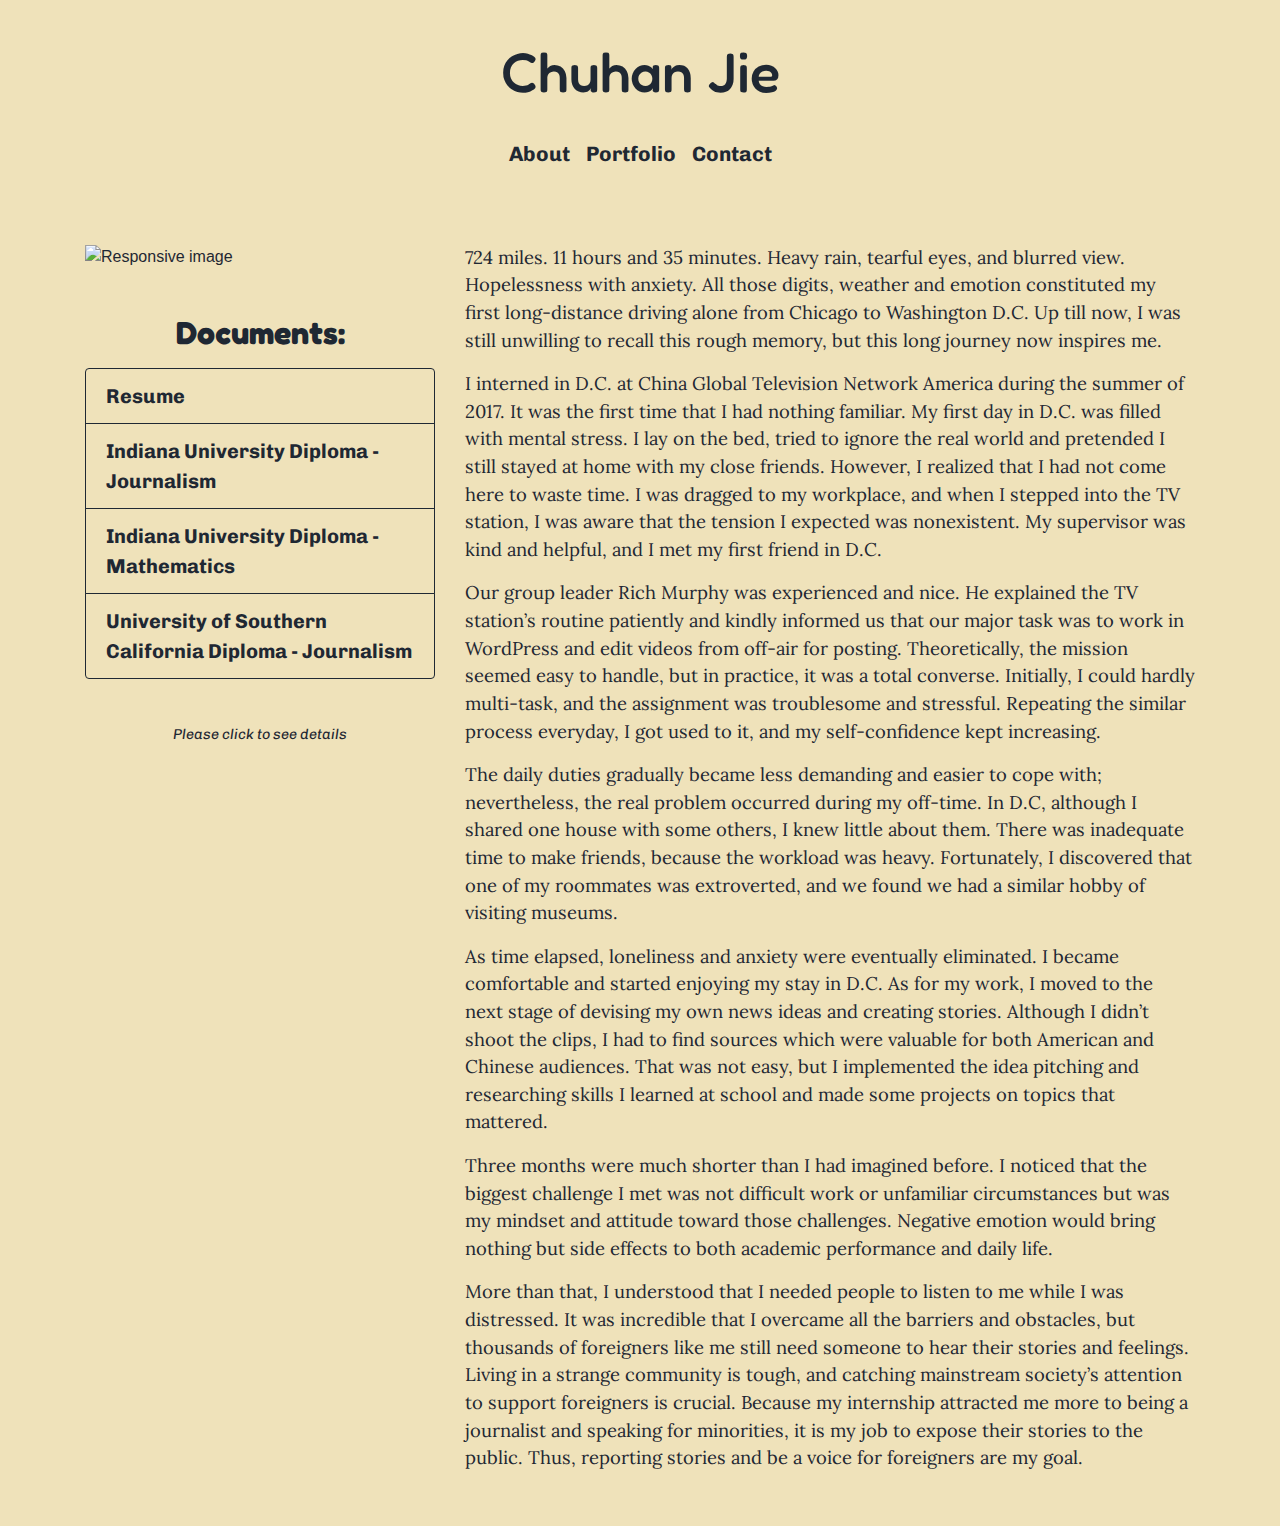
==== about.html @ 7484ae71 "portfolio" ====
<!DOCTYPE html>
<html lang="en">

<head>
    <meta charset="UTF-8">
    <meta name="viewport" content="width=device-width, initial-scale=1.0">
    <meta http-equiv="X-UA-Compatible" content="ie=edge">
    <title>Chuhan Jie Portfolio</title>

    <!-- CSS -->
    <link rel="stylesheet" type="text/css" href="./css/reset.css">
    <link rel="stylesheet" href="https://stackpath.bootstrapcdn.com/bootstrap/4.3.1/css/bootstrap.min.css"
        integrity="sha384-ggOyR0iXCbMQv3Xipma34MD+dH/1fQ784/j6cY/iJTQUOhcWr7x9JvoRxT2MZw1T" crossorigin="anonymous">
    <link rel="stylesheet" href="https://cdnjs.cloudflare.com/ajax/libs/font-awesome/4.7.0/css/font-awesome.min.css">
    <link rel="stylesheet" type="text/css" href="./css/about.css">

    <!-- fonts -->
    <link href="https://fonts.googleapis.com/css?family=Fredoka+One&display=swap" rel="stylesheet">
    <link href="https://fonts.googleapis.com/css?family=Chivo&display=swap" rel="stylesheet">
    <link href="https://fonts.googleapis.com/css?family=Lora&display=swap" rel="stylesheet">
</head>

<body>
    <div class="body">
        <div class="container">
            <h1 class="name">Chuhan Jie</h1>

            <nav class="navbar navbar-expand-lg navbar-light bg-light mb-3 p-4 justify-content-center">
                <button class="navbar-toggler" type="button" data-toggle="collapse" data-target="#navbarNav"
                    aria-controls="navbarNav" aria-expanded="false" aria-label="Toggle navigation">
                    <span class="navbar-toggler-icon"></span>
                </button>
                <div class="collapse navbar-collapse justify-content-center" id="navbarNav">
                    <ul class="navbar-nav">
                        <li class="nav-item">
                            <a class="nav-link" href="./about.html">About</a>
                        </li>
                        <li class="nav-item">
                            <a class="nav-link" href="./index.html">Portfolio</a>
                        </li>
                        <li class="nav-item">
                            <a class="nav-link" href="./contact.html">Contact</a>
                        </li>
                    </ul>
                </div>
            </nav>

            <div class="aboutme">
                <div class="row">
                    <div class="col-lg-4 col-md-6 col-sm-auto self">
                        <img src="./images/self.jpg" class="img-fluid" alt="Responsive image" style="width: 100%">

                        <h1 class="docs">Documents: </h1>

                        <div class="list-group mt-3">
                            <a href="./images/resume.pdf" target="_blank"
                                class="list-group-item list-group-item-action">Resume</a>
                            <a href="./images/iu-journalism.pdf" target="_blank"
                                class="list-group-item list-group-item-action">Indiana University Diploma -
                                Journalism</a>
                            <a href="./images/iu-math.pdf" target="_blank"
                                class="list-group-item list-group-item-action">Indiana University Diploma -
                                Mathematics</a>
                            <a href="./images/usc-journalism.pdf" target="_blank"
                                class="list-group-item list-group-item-action">University of Southern California Diploma
                                - Journalism</a>
                        </div>

                        <div class="click">Please click to see details</div>
                    </div>

                    <div class="col-lg-8 col-md-6 col-sm-auto description">
                        <p>724 miles. 11 hours and 35 minutes. Heavy rain, tearful eyes, and blurred view. Hopelessness
                            with anxiety. All those digits, weather and emotion constituted my first long-distance
                            driving
                            alone from Chicago to Washington D.C. Up till now, I was still unwilling to recall this
                            rough memory, but this long journey now inspires me.</p>
                        <p>I interned in D.C. at China Global Television Network America during the summer of 2017. It
                            was the first time that I had nothing familiar. My first day in D.C. was filled with mental
                            stress. I lay on the bed, tried to ignore the real world and pretended I still stayed at
                            home with my close friends. However, I realized that I had not come here to waste time. I
                            was dragged to my workplace, and when I stepped into the TV station, I was aware that the
                            tension I expected was
                            nonexistent. My supervisor was kind and helpful, and I met my first friend in D.C.</p>
                        <p>Our group leader Rich Murphy was experienced and nice. He explained the TV station’s routine
                            patiently and kindly informed us that our major task was to work in WordPress and edit
                            videos from off-air for posting. Theoretically, the mission seemed easy to handle, but in
                            practice, it
                            was a total converse. Initially, I could hardly multi-task, and the assignment was
                            troublesome and stressful. Repeating the similar process everyday, I got used to it, and my
                            self-confidence kept increasing.</p>
                        <p>The daily duties gradually became less demanding and easier to cope with; nevertheless, the
                            real problem occurred during my off-time. In D.C, although I shared one house with some
                            others, I knew little about them. There was inadequate time to make friends, because the
                            workload was heavy. Fortunately, I discovered that one of my roommates was extroverted, and
                            we found we had a similar hobby of visiting museums.</p>
                        <p>As time elapsed, loneliness and anxiety were eventually eliminated. I became comfortable and
                            started enjoying my stay in D.C. As for my work, I moved to the next stage of devising my
                            own news ideas and creating stories. Although I didn’t shoot the clips, I had to find
                            sources which were valuable for both American and Chinese audiences. That was not easy, but
                            I implemented the idea pitching and researching skills I learned at school and made some
                            projects on topics that mattered.</p>
                        <p>Three months were much shorter than I had imagined before. I noticed that the biggest
                            challenge I met was not difficult work or unfamiliar circumstances but was my mindset and
                            attitude toward those challenges. Negative emotion would bring nothing but side effects to
                            both academic performance and daily life.</p>
                        <p>More than that, I understood that I needed people to listen to me while I was distressed. It
                            was incredible that I overcame all the barriers and obstacles, but thousands of foreigners
                            like me still need someone to hear their stories and feelings. Living in a strange community
                            is tough, and catching mainstream society’s attention to support foreigners is crucial.
                            Because my internship attracted me more to being a journalist and speaking for minorities,
                            it is my job to expose their stories to the public. Thus, reporting stories and be a voice
                            for foreigners are my goal.</p>
                    </div>
                </div>
            </div>
        </div>



        <!-- Javascript -->
        <script src="https://code.jquery.com/jquery-3.3.1.slim.min.js"
            integrity="sha384-q8i/X+965DzO0rT7abK41JStQIAqVgRVzpbzo5smXKp4YfRvH+8abtTE1Pi6jizo"
            crossorigin="anonymous"></script>
        <script src="https://cdnjs.cloudflare.com/ajax/libs/popper.js/1.14.7/umd/popper.min.js"
            integrity="sha384-UO2eT0CpHqdSJQ6hJty5KVphtPhzWj9WO1clHTMGa3JDZwrnQq4sF86dIHNDz0W1"
            crossorigin="anonymous"></script>
        <script src="https://stackpath.bootstrapcdn.com/bootstrap/4.3.1/js/bootstrap.min.js"
            integrity="sha384-JjSmVgyd0p3pXB1rRibZUAYoIIy6OrQ6VrjIEaFf/nJGzIxFDsf4x0xIM+B07jRM"
            crossorigin="anonymous"></script>
        <script src="https://cdnjs.cloudflare.com/ajax/libs/jquery/3.2.1/jquery.min.js"></script>
        <script src="./script.js"></script>
</body>

</html>
---- css/about.css ----
/* whole body */
body {
    background-color: #efe2ba;
    color: #1f2833;
}

.body {
    margin: 0 auto;
    padding: 3%;
}

/* nav bar */
.name {
    text-align: center;
    font-family: 'Fredoka One', cursive;
    font-size: 3.5em;
    margin-bottom: 0;
}

.bg-light {
    background-color: #efe2ba!important;
}

.navbar-light .navbar-nav .nav-link {
    color: #1f2833;
    font-family: 'Chivo', sans-serif;
    font-weight: bolder;
    font-size: 1.3em;
}

.navbar-fixed-top {
    top: 0;
    border-width: 0 0 1px;
}


/* left side */
.self {
    margin-top: 3vh;
}

.docs {
    margin-top: 5vh;
    text-align: center;
    font-size: 2em;
    color: #1f2833;
    font-family: 'Fredoka One', cursive;
    font-weight: bolder;
}

.list-group-item {
    background-color: #efe2ba;
    border: 1px solid #1f2833;
}

.list-group-item-action {
    width: 100%;
    color: #1f2833;
    font-family: 'Chivo', sans-serif;
    font-weight: bolder;
    font-size: 1.25em;
}

.click {
    margin-top: 5vh;
    font-family: 'Chivo', sans-serif;
    color: #1f2833;
    font-style: italic;
    font-size: 0.9em;
    text-align: center;
}


/* right side */
.description {
    font-family: 'Lora', serif;
    margin-top: 3vh;
    font-size: 1.15em;
    color: #1f2833;
}
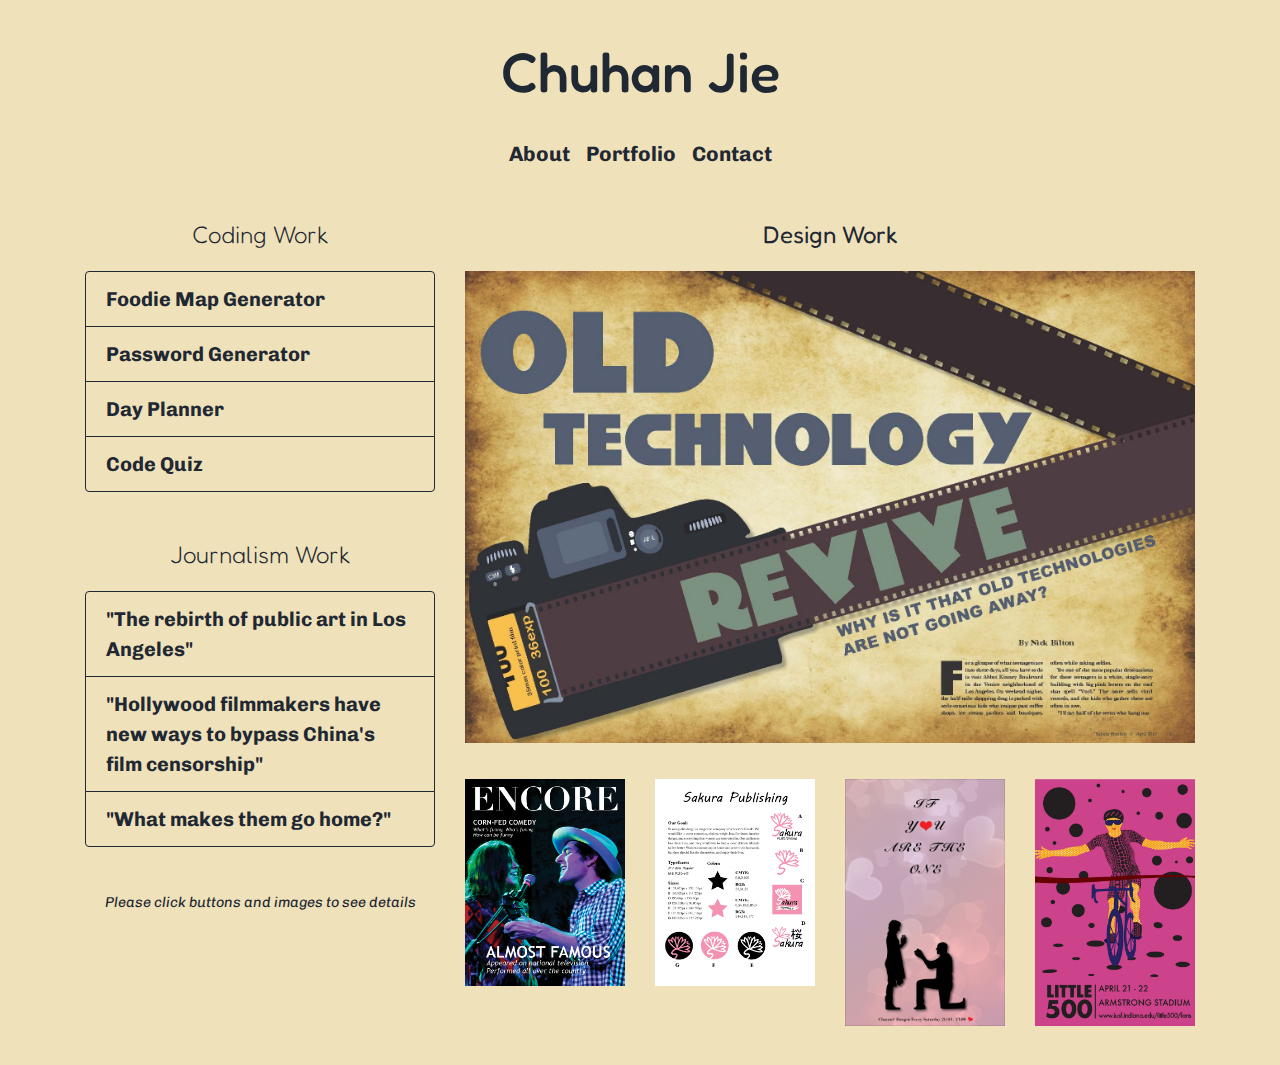
==== commit 8e2e755d: "change name" ====
--- a/about.html
+++ b/about.html
@@ -12,12 +12,11 @@
     <link rel="stylesheet" href="https://stackpath.bootstrapcdn.com/bootstrap/4.3.1/css/bootstrap.min.css"
         integrity="sha384-ggOyR0iXCbMQv3Xipma34MD+dH/1fQ784/j6cY/iJTQUOhcWr7x9JvoRxT2MZw1T" crossorigin="anonymous">
     <link rel="stylesheet" href="https://cdnjs.cloudflare.com/ajax/libs/font-awesome/4.7.0/css/font-awesome.min.css">
-    <link rel="stylesheet" type="text/css" href="./css/about.css">
+    <link rel="stylesheet" type="text/css" href="./css/style.css">
 
     <!-- fonts -->
     <link href="https://fonts.googleapis.com/css?family=Fredoka+One&display=swap" rel="stylesheet">
     <link href="https://fonts.googleapis.com/css?family=Chivo&display=swap" rel="stylesheet">
-    <link href="https://fonts.googleapis.com/css?family=Lora&display=swap" rel="stylesheet">
 </head>
 
 <body>
@@ -33,10 +32,10 @@
                 <div class="collapse navbar-collapse justify-content-center" id="navbarNav">
                     <ul class="navbar-nav">
                         <li class="nav-item">
-                            <a class="nav-link" href="./about.html">About</a>
+                            <a class="nav-link" href="./index.html">About</a>
                         </li>
                         <li class="nav-item">
-                            <a class="nav-link" href="./index.html">Portfolio</a>
+                            <a class="nav-link" href="./about.html">Portfolio</a>
                         </li>
                         <li class="nav-item">
                             <a class="nav-link" href="./contact.html">Contact</a>
@@ -45,91 +44,90 @@
                 </div>
             </nav>
 
-            <div class="aboutme">
-                <div class="row">
-                    <div class="col-lg-4 col-md-6 col-sm-auto self">
-                        <img src="./images/self.jpg" class="img-fluid" alt="Responsive image" style="width: 100%">
-
-                        <h1 class="docs">Documents: </h1>
-
-                        <div class="list-group mt-3">
-                            <a href="./images/resume.pdf" target="_blank"
-                                class="list-group-item list-group-item-action">Resume</a>
-                            <a href="./images/iu-journalism.pdf" target="_blank"
-                                class="list-group-item list-group-item-action">Indiana University Diploma -
-                                Journalism</a>
-                            <a href="./images/iu-math.pdf" target="_blank"
-                                class="list-group-item list-group-item-action">Indiana University Diploma -
-                                Mathematics</a>
-                            <a href="./images/usc-journalism.pdf" target="_blank"
-                                class="list-group-item list-group-item-action">University of Southern California Diploma
-                                - Journalism</a>
+            <div class="row">
+                <div class="col-lg-4 col-md-auto col-sm-auto">
+                    <div class="buttonlink codeWork">
+                        <div class="designHead subhead">Coding Work</div>
+                        <div class="list-group">
+                            <a href="https://anthonychansoon.github.io/Project1/" target="_blank"
+                                class="list-group-item list-group-item-action">Foodie Map Generator</a>
+                            <a href="https://jiechuhan.github.io/Password-Generator/" target="_blank"
+                                class="list-group-item list-group-item-action">Password Generator</a>
+                            <a href="https://jiechuhan.github.io/Day-Planner/" target="_blank"
+                                class="list-group-item list-group-item-action">Day Planner</a>
+                            <a href="https://jiechuhan.github.io/Code-Quiz/" target="_blank"
+                                class="list-group-item list-group-item-action">Code Quiz</a>
                         </div>
-
-                        <div class="click">Please click to see details</div>
                     </div>
 
-                    <div class="col-lg-8 col-md-6 col-sm-auto description">
-                        <p>724 miles. 11 hours and 35 minutes. Heavy rain, tearful eyes, and blurred view. Hopelessness
-                            with anxiety. All those digits, weather and emotion constituted my first long-distance
-                            driving
-                            alone from Chicago to Washington D.C. Up till now, I was still unwilling to recall this
-                            rough memory, but this long journey now inspires me.</p>
-                        <p>I interned in D.C. at China Global Television Network America during the summer of 2017. It
-                            was the first time that I had nothing familiar. My first day in D.C. was filled with mental
-                            stress. I lay on the bed, tried to ignore the real world and pretended I still stayed at
-                            home with my close friends. However, I realized that I had not come here to waste time. I
-                            was dragged to my workplace, and when I stepped into the TV station, I was aware that the
-                            tension I expected was
-                            nonexistent. My supervisor was kind and helpful, and I met my first friend in D.C.</p>
-                        <p>Our group leader Rich Murphy was experienced and nice. He explained the TV station’s routine
-                            patiently and kindly informed us that our major task was to work in WordPress and edit
-                            videos from off-air for posting. Theoretically, the mission seemed easy to handle, but in
-                            practice, it
-                            was a total converse. Initially, I could hardly multi-task, and the assignment was
-                            troublesome and stressful. Repeating the similar process everyday, I got used to it, and my
-                            self-confidence kept increasing.</p>
-                        <p>The daily duties gradually became less demanding and easier to cope with; nevertheless, the
-                            real problem occurred during my off-time. In D.C, although I shared one house with some
-                            others, I knew little about them. There was inadequate time to make friends, because the
-                            workload was heavy. Fortunately, I discovered that one of my roommates was extroverted, and
-                            we found we had a similar hobby of visiting museums.</p>
-                        <p>As time elapsed, loneliness and anxiety were eventually eliminated. I became comfortable and
-                            started enjoying my stay in D.C. As for my work, I moved to the next stage of devising my
-                            own news ideas and creating stories. Although I didn’t shoot the clips, I had to find
-                            sources which were valuable for both American and Chinese audiences. That was not easy, but
-                            I implemented the idea pitching and researching skills I learned at school and made some
-                            projects on topics that mattered.</p>
-                        <p>Three months were much shorter than I had imagined before. I noticed that the biggest
-                            challenge I met was not difficult work or unfamiliar circumstances but was my mindset and
-                            attitude toward those challenges. Negative emotion would bring nothing but side effects to
-                            both academic performance and daily life.</p>
-                        <p>More than that, I understood that I needed people to listen to me while I was distressed. It
-                            was incredible that I overcame all the barriers and obstacles, but thousands of foreigners
-                            like me still need someone to hear their stories and feelings. Living in a strange community
-                            is tough, and catching mainstream society’s attention to support foreigners is crucial.
-                            Because my internship attracted me more to being a journalist and speaking for minorities,
-                            it is my job to expose their stories to the public. Thus, reporting stories and be a voice
-                            for foreigners are my goal.</p>
+                    <div class="buttonlink designWork">
+                        <div class="designHead subhead">Journalism Work</div>
+                        <div class="list-group">
+                            <a href="https://uscstoryspace.com/2018-2019/cjie/Capstone/" target="_blank"
+                                class="list-group-item list-group-item-action">"The rebirth of public art in Los
+                                Angeles"</a>
+                            <a href="https://uscstoryspace.com/2018-2019/cjie/Fall_Final/" target="_blank"
+                                class="list-group-item list-group-item-action">"Hollywood filmmakers have new ways to
+                                bypass China's film censorship"</a>
+                            <a href="https://uscstoryspace.com/2018-2019/cjie/Fall_Midterm/" target="_blank"
+                                class="list-group-item list-group-item-action">"What makes them go home?"</a>
+                            <!-- <a href="https://uscstoryspace.com/2018-2019/cjie/Fall_Midterm/" target="_blank"
+                                class="list-group-item list-group-item-action">""</a> -->
+                        </div>
+                    </div>
+
+                    <div class="click">Please click buttons and images to see details</div>
+                </div>
+
+                <div class="col-lg-8 col-md-auto col-sm-auto">
+                    <div class="name2">Design Work</div>
+
+                    <div class="leadImage">
+                        <a href="./images/conceptual.jpg" target="_blank">
+                            <img src="./images/conceptual.jpg">
+                        </a>
+                    </div>
+                    <div class="row fourImage">
+                        <div class="col-lg col-sm-auto imageSize">
+                            <a href="./images/band.pdf" target="_blank">
+                                <img src="./images/band.jpg">
+                            </a>
+                        </div>
+                        <div class="col-lg col-sm-auto imageSize needM">
+                            <a href="./images/logosheet.pdf" target="_blank">
+                                <img src="./images/logosheet.jpg">
+                            </a>
+                        </div>
+                        <div class="col-lg col-sm-auto imageSize needM">
+                            <a href="./images/poster.jpg" target="_blank">
+                                <img src="./images/poster.jpg">
+                            </a>
+                        </div>
+                        <div class="col-lg col-sm-auto imageSize needM">
+                            <a href="./images/influence.jpg" target="_blank">
+                                <img src="./images/influence.jpg">
+                            </a>
+                        </div>
                     </div>
                 </div>
             </div>
         </div>
+    </div>
 
 
 
-        <!-- Javascript -->
-        <script src="https://code.jquery.com/jquery-3.3.1.slim.min.js"
-            integrity="sha384-q8i/X+965DzO0rT7abK41JStQIAqVgRVzpbzo5smXKp4YfRvH+8abtTE1Pi6jizo"
-            crossorigin="anonymous"></script>
-        <script src="https://cdnjs.cloudflare.com/ajax/libs/popper.js/1.14.7/umd/popper.min.js"
-            integrity="sha384-UO2eT0CpHqdSJQ6hJty5KVphtPhzWj9WO1clHTMGa3JDZwrnQq4sF86dIHNDz0W1"
-            crossorigin="anonymous"></script>
-        <script src="https://stackpath.bootstrapcdn.com/bootstrap/4.3.1/js/bootstrap.min.js"
-            integrity="sha384-JjSmVgyd0p3pXB1rRibZUAYoIIy6OrQ6VrjIEaFf/nJGzIxFDsf4x0xIM+B07jRM"
-            crossorigin="anonymous"></script>
-        <script src="https://cdnjs.cloudflare.com/ajax/libs/jquery/3.2.1/jquery.min.js"></script>
-        <script src="./script.js"></script>
+    <!-- Javascript -->
+    <script src="https://code.jquery.com/jquery-3.3.1.slim.min.js"
+        integrity="sha384-q8i/X+965DzO0rT7abK41JStQIAqVgRVzpbzo5smXKp4YfRvH+8abtTE1Pi6jizo"
+        crossorigin="anonymous"></script>
+    <script src="https://cdnjs.cloudflare.com/ajax/libs/popper.js/1.14.7/umd/popper.min.js"
+        integrity="sha384-UO2eT0CpHqdSJQ6hJty5KVphtPhzWj9WO1clHTMGa3JDZwrnQq4sF86dIHNDz0W1"
+        crossorigin="anonymous"></script>
+    <script src="https://stackpath.bootstrapcdn.com/bootstrap/4.3.1/js/bootstrap.min.js"
+        integrity="sha384-JjSmVgyd0p3pXB1rRibZUAYoIIy6OrQ6VrjIEaFf/nJGzIxFDsf4x0xIM+B07jRM"
+        crossorigin="anonymous"></script>
+    <script src="https://cdnjs.cloudflare.com/ajax/libs/jquery/3.2.1/jquery.min.js"></script>
+    <script src="./script.js"></script>
 </body>
 
 </html>--- a/css/style.css
+++ b/css/style.css
@@ -0,0 +1,115 @@
+/* whole body */
+body {
+    background-color: #efe2ba;
+    color: #1f2833;
+}
+
+.body {
+    margin: 0 auto;
+    padding: 3%;
+}
+
+
+/* nav bar */
+.name {
+    font-family: 'Courier New', Courier, monospace;
+    text-align: center;
+    font-family: 'Fredoka One', cursive;
+    font-size: 3.5em;
+    margin-bottom: 0;
+}
+
+.bg-light {
+    background-color: #efe2ba!important;
+}
+
+.navbar-light .navbar-nav .nav-link {
+    color: #1f2833;
+    font-family: 'Chivo', sans-serif;
+    font-weight: bolder;
+    font-size: 1.3em;
+}
+
+.navbar-fixed-top {
+    top: 0;
+    border-width: 0 0 1px;
+}
+
+
+/* left side */
+.subhead {
+    font-size: 1.5em;
+    margin-bottom: 2vh;
+    font-family: 'Fredoka One', cursive;
+    font-weight: lighter;
+    color: #1f2833;
+    text-align: center;
+}
+
+.buttonlink {
+    margin: 3vh auto;
+}
+
+.codeWork {
+    margin-bottom: 5vh;
+    margin-top: 0;
+}
+
+.list-group-item {
+    background-color: #efe2ba;
+    border: 1px solid #1f2833;
+}
+
+.list-group-item-action {
+    width: 100%;
+    color: #1f2833;
+    font-family: 'Chivo', sans-serif;
+    font-weight: bolder;
+    font-size: 1.25em;
+}
+
+.click {
+    margin-top: 5vh;
+    font-family: 'Chivo', sans-serif;
+    color: #1f2833;
+    font-style: italic;
+    font-size: 0.9em;
+    text-align: center;
+    margin-bottom: 5vh;
+}
+
+
+/* right side */
+.name2 {
+    color: #1f2833;
+    text-align: center;
+    font-family: 'Fredoka One', cursive;
+    font-size: 1.5em;
+    margin-bottom: 2vh;
+}
+
+.leadImage img {
+    width: 100%;
+}
+
+.fourImage {
+    margin-top: 4vh;
+}
+
+.imageSize img {
+    width: 100%;
+}
+
+.linkedIn {
+    margin: 3vh auto;
+    align-content: center;
+}
+
+
+
+/* media query */
+@media only screen and (max-width: 640px) {
+    .needM {
+        margin-top: 4vh;
+    }
+  }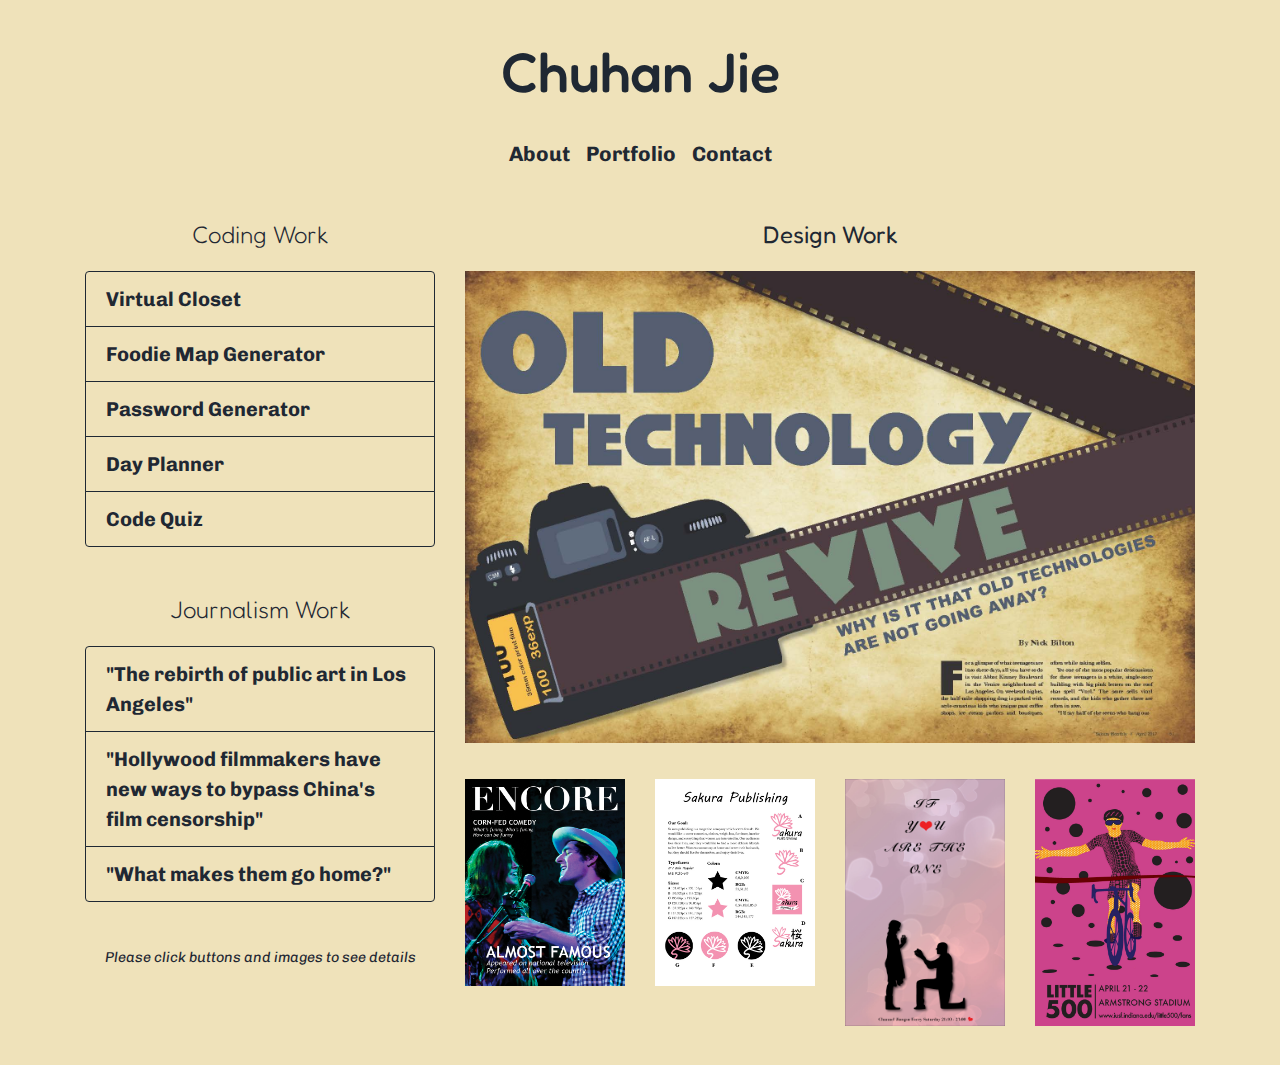
==== commit 2f4f5c52: "project 2" ====
--- a/about.html
+++ b/about.html
@@ -49,6 +49,8 @@
                     <div class="buttonlink codeWork">
                         <div class="designHead subhead">Coding Work</div>
                         <div class="list-group">
+                            <a href="https://mysterious-shelf-25891.herokuapp.com/" target="_blank"
+                                class="list-group-item list-group-item-action">Virtual Closet</a>
                             <a href="https://anthonychansoon.github.io/Project1/" target="_blank"
                                 class="list-group-item list-group-item-action">Foodie Map Generator</a>
                             <a href="https://jiechuhan.github.io/Password-Generator/" target="_blank"
